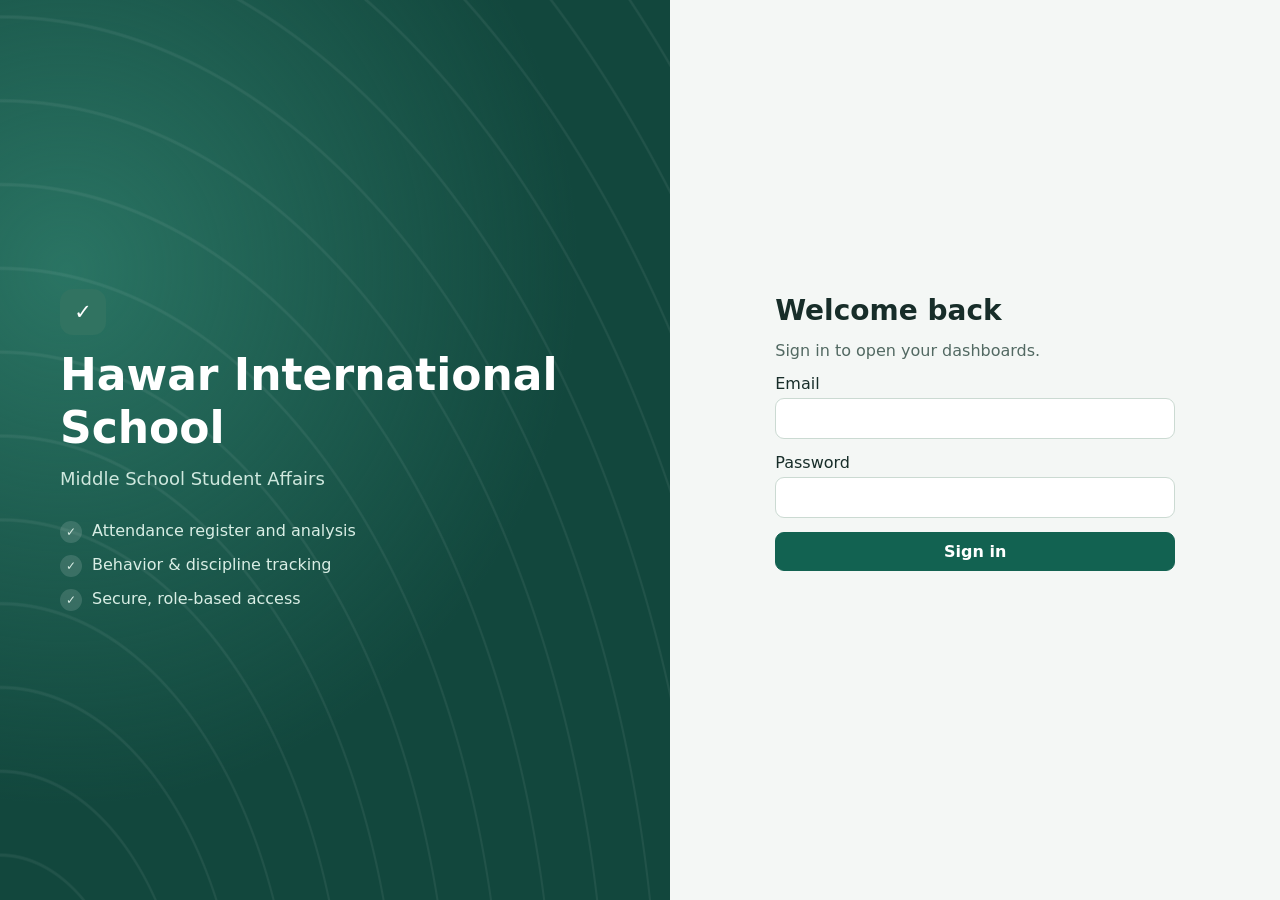
==== index.html @ 38b2f97d "Follow-Ups: select rows and delete selected entries Co-Authored-By: Claude Sonnet 5.5 <noreply@anthr" ====
<!doctype html>
<html lang="en"><head><meta charset="utf-8"><meta name="viewport" content="width=device-width, initial-scale=1">
<meta name="robots" content="noindex,nofollow">
<title>Hawar International School · Student Affairs Dashboards</title>
<link rel="stylesheet" href="style.css?v=10">
</head><body>
<section id="login" class="loginwrap" hidden>
  <div class="loginhero">
    <div class="logo">✓</div>
    <h2>Hawar International School</h2>
    <p>Middle School Student Affairs</p>
    <ul><li>Attendance register and analysis</li><li>Behavior &amp; discipline tracking</li><li>Secure, role-based access</li></ul>
  </div>
  <form id="loginForm" class="card" autocomplete="on">
    <h1>Welcome back</h1>
    <p class="muted">Sign in to open your dashboards.</p>
    <label>Email<input id="u" name="email" type="email" autocomplete="username" autocapitalize="none" required autofocus></label>
    <label>Password<input id="p" name="password" type="password" autocomplete="current-password" required></label>
    <button class="primary" id="loginBtn">Sign in</button>
    <p id="loginErr" role="alert" class="err"></p>
  </form>
</section>
<div id="app" class="shell" hidden>
  <aside>
    <div class="brand"><span class="logo sm">✓</span><div><strong>Hawar International School</strong><small>Middle School Student Affairs</small></div></div>
    <nav id="tabs" aria-label="Dashboards"></nav>
    <div class="user"><div><small>Signed in as</small><strong id="who"></strong><small id="role"></small></div><button id="logout">Sign out</button></div>
  </aside>
  <main>
    <section id="home" class="homepane" hidden></section>
    <iframe id="frame-attendance" class="dframe" title="Attendance" sandbox="allow-scripts allow-same-origin allow-downloads allow-modals allow-forms" hidden></iframe>
    <iframe id="frame-discipline" class="dframe" title="Behavior and Discipline" sandbox="allow-scripts allow-same-origin allow-downloads allow-modals allow-forms" hidden></iframe>
    <iframe id="frame-referrals" class="dframe" title="Counselor Referrals" sandbox="allow-scripts allow-same-origin allow-downloads allow-modals allow-forms" hidden></iframe>
    <iframe id="frame-followups" class="dframe" title="Follow-Ups" sandbox="allow-scripts allow-same-origin allow-downloads allow-modals allow-forms allow-popups allow-popups-to-escape-sandbox" allow="clipboard-write" hidden></iframe>
    <section id="admin" class="adminpane" hidden></section>
  </main>
</div>
<script src="config.js"></script>
<script src="fb.bundle.js"></script>
<script src="app.js?v=16"></script>
</body></html>
---- style.css ----
:root{font-family:Inter,system-ui,Arial,sans-serif;color:#172d29;background:#f4f7f5;--green:#126251;--dark:#103b33;--line:#dde7e1;--muted:#526962}
*{box-sizing:border-box}body{margin:0;min-height:100vh}[hidden]{display:none!important}
h1,h2,h3,p{margin:0}.muted{color:var(--muted)}
.logo{background:#317361;color:#fff;width:46px;height:46px;border-radius:13px;display:grid;place-items:center;font-size:21px;flex-shrink:0}.logo.sm{width:39px;height:39px;font-size:18px;border-radius:11px}
label{display:grid;gap:5px;font-weight:500}input,select{font:inherit;padding:10px 12px;border:1px solid #cbdad2;border-radius:9px;width:100%;background:#fff;color:inherit}
input:focus-visible,button:focus-visible{outline:2px solid #168268;outline-offset:2px}
button{font:inherit;font-weight:600;cursor:pointer;background:#fff;color:var(--dark);border:1px solid var(--line);border-radius:9px;padding:9px 15px}
button:hover{background:#f1f8f4;border-color:#78a999}button.primary{background:var(--green);color:#fff;border-color:var(--green)}button.primary:hover{background:#0e5244}button:disabled{opacity:.6;cursor:wait}
.err{color:#9a301c;min-height:1.3em}.ok{color:#126251}
/* login */
.loginwrap{min-height:100vh;display:grid;grid-template-columns:1.1fr 1fr}
.loginhero{background:radial-gradient(ellipse at 10% 30%,#2a7463 0%,transparent 60%),#12473d;color:#fff;padding:60px;display:flex;flex-direction:column;justify-content:center;gap:14px;position:relative;overflow:hidden}
.loginhero::before{content:"";position:absolute;inset:0;background:repeating-radial-gradient(ellipse at 0% 120%,transparent 0 34px,#ffffff10 35px 36px,transparent 37px 52px);pointer-events:none}
.loginhero>*{position:relative}.loginhero h2{font-size:clamp(30px,4vw,44px);line-height:1.2}.loginhero p{color:#cfe8de;font-size:18px}
.loginhero ul{list-style:none;padding:0;margin:18px 0 0;display:grid;gap:12px;color:#d9eee5}.loginhero li::before{content:"✓";display:inline-grid;place-items:center;width:22px;height:22px;border-radius:50%;background:#ffffff22;margin-inline-end:10px;font-size:12px}
.card{align-self:center;justify-self:center;width:min(400px,calc(100% - 40px));display:grid;gap:14px;padding:30px 0}
.card h1{font-size:28px}
/* shell */
.shell{display:grid;grid-template-columns:260px minmax(0,1fr);min-height:100vh}
aside{background:#102f2a;color:#eef8f3;position:sticky;top:0;height:100dvh;padding:28px 18px;display:flex;flex-direction:column}
.brand{display:flex;align-items:center;gap:11px;padding:0 4px 26px;border-bottom:1px solid #ffffff25}.brand strong{display:block;font-size:15px}.brand small{display:block;color:#a9c5ba;font-size:12px}
nav{display:grid;gap:8px;margin-top:24px}
nav button{display:flex;align-items:center;gap:10px;justify-content:flex-start;color:#d6e9e1;background:none;border:0;width:100%;font-weight:500;padding:12px 13px}
nav button:hover,nav button[aria-current=page]{background:#245448;color:#fff}nav .ic{width:22px;text-align:center;opacity:.9}
.user{margin-top:auto;border-top:1px solid #ffffff25;padding-top:16px;display:grid;gap:10px;font-size:13px;color:#bcd2c8}.user strong{display:block;color:#fff;font-size:15px;overflow-wrap:anywhere}
.user button{background:transparent;color:#eef8f3;border-color:#ffffff40}.user button:hover{background:#245448}
main{height:100dvh;overflow:auto;min-width:0}.dframe{width:100%;height:100%;border:0;display:block;background:#f4f7f5}
.homepane,.adminpane{padding:30px 34px 50px;max-width:1100px;margin:auto}
.hero{background:radial-gradient(ellipse at 10% 35%,#286e5e 0%,transparent 60%),#12473d;color:#fff;border-radius:20px;padding:34px;position:relative;overflow:hidden}
.hero::before{content:"";position:absolute;inset:0;background:repeating-radial-gradient(ellipse at 0% 130%,transparent 0 29px,#ffffff12 30px 31px,transparent 32px 45px);mask-image:linear-gradient(to right,#000,transparent 55%);pointer-events:none}
.hero>*{position:relative}.hero small{color:#bfe4d5;font-weight:600;display:block;margin-bottom:5px}.hero h1{font-size:clamp(26px,4vw,38px);line-height:1.3}.hero p{color:#d3e9e1;margin-top:8px}
.cards{display:grid;grid-template-columns:repeat(auto-fit,minmax(280px,1fr));gap:16px;margin-top:20px}
.dcard{background:#fff;border:1px solid var(--line);border-radius:16px;padding:22px;display:grid;gap:10px;align-content:start}
.dcard .tile{width:44px;height:44px;border-radius:12px;background:#eaf5ef;color:#17634e;display:grid;place-items:center;font-size:20px}.dcard h3{font-size:19px}.dcard p{color:var(--muted);line-height:1.6}.dcard button{justify-self:start;margin-top:6px}
.adminpane h2{font-size:24px;margin-bottom:6px}
.panel{background:#fff;border:1px solid var(--line);border-radius:15px;padding:20px;margin-top:16px;display:grid;gap:12px}
.row{display:flex;gap:16px;flex-wrap:wrap;align-items:center}.row label{display:flex;gap:8px;align-items:center;font-weight:500}.row input[type=checkbox]{width:auto}
table{width:100%;border-collapse:collapse}th,td{padding:11px;border-bottom:1px solid var(--line);text-align:start}th{background:#f1f7f3}
.note{background:#fff8e9;border:1px solid #ead5af;border-radius:9px;padding:11px 14px;line-height:1.6}
@media(max-width:860px){
 .loginwrap{grid-template-columns:1fr}.loginhero{padding:34px 26px}.loginhero ul{display:none}
 .shell{display:block}aside{position:static;height:auto;padding:12px 14px;flex-direction:row;flex-wrap:wrap;align-items:center;gap:10px}
 .brand{padding:0;border:0}.brand small{display:none}nav{display:flex;margin:0;order:3;flex:1 1 100%;gap:4px;flex-wrap:nowrap;overflow-x:auto}nav button{width:auto;padding:8px 12px;font-size:14px;white-space:nowrap}.brand{flex:1}
 .user{margin:0;border:0;padding:0;display:flex;align-items:center;gap:10px}.user small{display:none}
 main{height:auto}.dframe{height:calc(100dvh - 112px)}.homepane,.adminpane{padding:18px 14px}
}

.small{font-size:13px}.tag{display:inline-block;background:#eaf5ef;color:#126251;border-radius:20px;padding:2px 10px;font-size:13px;margin:2px 4px 2px 0}
.mono{font-family:ui-monospace,Consolas,monospace;font-size:12.5px;white-space:pre-wrap;background:#f4f7f5;border:1px solid var(--line);border-radius:10px;padding:12px;max-height:260px;overflow:auto}
.row.end{justify-content:flex-end}.danger{color:#9a301c}

#tabs button{position:relative}.badge{margin-left:auto;background:#e0652b;color:#fff;border-radius:999px;min-width:22px;height:22px;padding:0 6px;font-size:12px;font-weight:800;display:inline-grid;place-items:center}
.alerttoast{position:fixed;right:22px;bottom:22px;z-index:200;background:#103b33;color:#fff;border-left:5px solid #e0652b;border-radius:14px;padding:14px 18px;box-shadow:0 14px 40px rgba(0,0,0,.35);cursor:pointer;font-weight:600;max-width:min(360px,90vw)}
.newref{background:#fff3e6;border:1px solid #f0c89a;color:#7a4300;border-radius:14px;padding:12px 16px;margin:0 0 14px;cursor:pointer}

#tabs button .badge{position:absolute;right:10px;top:50%;transform:translateY(-50%);margin:0}#tabs button:has(.badge){padding-right:40px}
#tabs button{text-align:left}
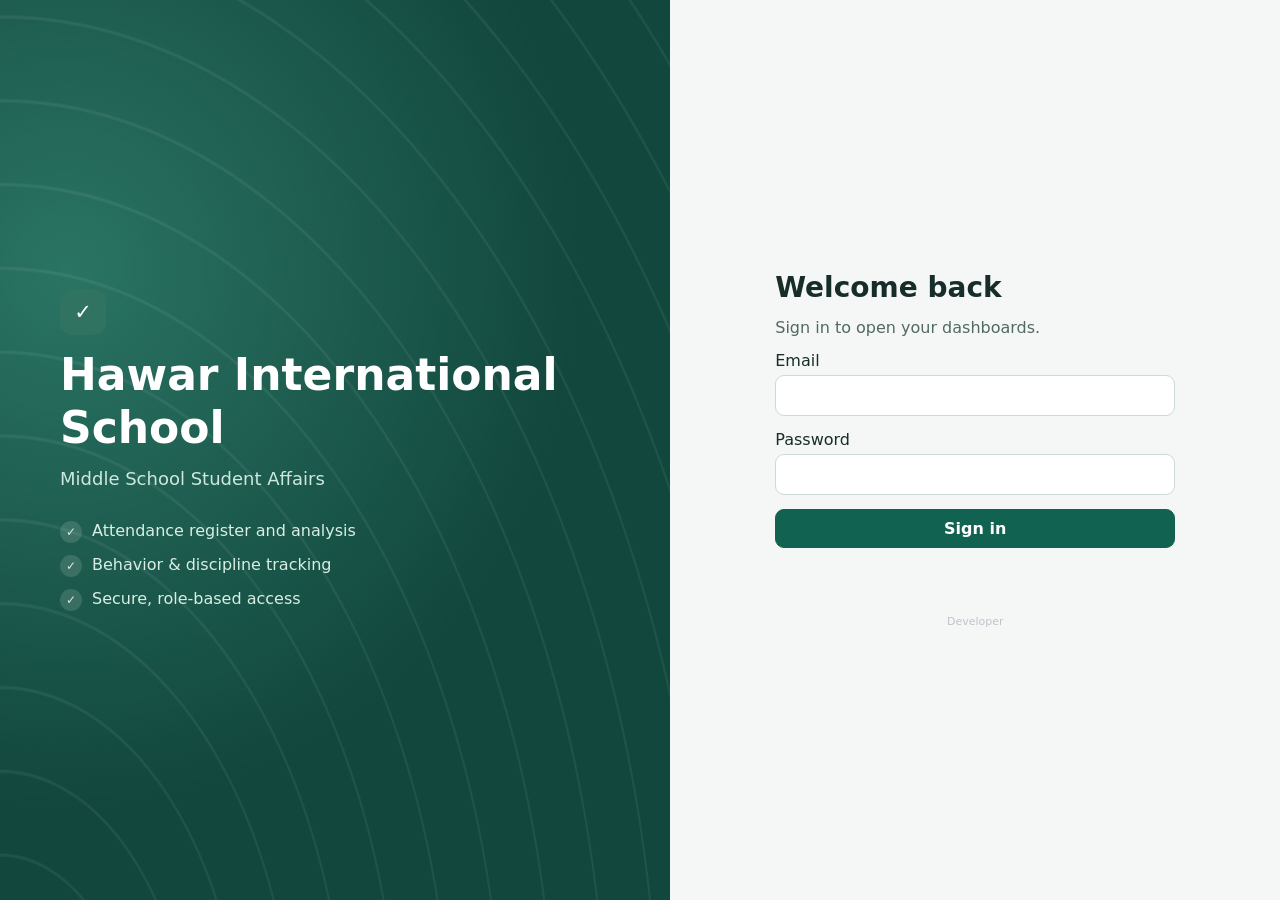
==== commit dd68275c: "Developer sign-in via email link (developers/{email} doc), rules isDev(), cache v18 Co-Authored-By: " ====
--- a/index.html
+++ b/index.html
@@ -18,6 +18,12 @@
     <label>Password<input id="p" name="password" type="password" autocomplete="current-password" required></label>
     <button class="primary" id="loginBtn">Sign in</button>
     <p id="loginErr" role="alert" class="err"></p>
+    <p style="text-align:center;margin:14px 0 0"><a href="#" id="devLink" style="font-size:11px;color:#9aa3b2;text-decoration:none;opacity:.6">Developer</a></p>
+    <div id="devBox" hidden style="margin-top:8px;border-top:1px solid #e5e7eb;padding-top:10px">
+      <label>Developer email<input id="devEmail" type="email" autocapitalize="none" autocomplete="email"></label>
+      <button type="button" id="devSend" style="margin-top:8px">Send sign-in link</button>
+      <p id="devMsg" class="small muted" role="status"></p>
+    </div>
   </form>
 </section>
 <div id="app" class="shell" hidden>
@@ -31,11 +37,12 @@
     <iframe id="frame-attendance" class="dframe" title="Attendance" sandbox="allow-scripts allow-same-origin allow-downloads allow-modals allow-forms" hidden></iframe>
     <iframe id="frame-discipline" class="dframe" title="Behavior and Discipline" sandbox="allow-scripts allow-same-origin allow-downloads allow-modals allow-forms" hidden></iframe>
     <iframe id="frame-referrals" class="dframe" title="Counselor Referrals" sandbox="allow-scripts allow-same-origin allow-downloads allow-modals allow-forms" hidden></iframe>
+    <iframe id="frame-reports" class="dframe" title="Student Reports" sandbox="allow-scripts allow-same-origin allow-downloads allow-modals allow-forms allow-popups allow-popups-to-escape-sandbox" allow="clipboard-write" hidden></iframe>
     <iframe id="frame-followups" class="dframe" title="Follow-Ups" sandbox="allow-scripts allow-same-origin allow-downloads allow-modals allow-forms allow-popups allow-popups-to-escape-sandbox" allow="clipboard-write" hidden></iframe>
     <section id="admin" class="adminpane" hidden></section>
   </main>
 </div>
-<script src="config.js"></script>
-<script src="fb.bundle.js"></script>
-<script src="app.js?v=16"></script>
+<script src="config.js?v=18"></script>
+<script src="fb.bundle.js?v=18"></script>
+<script src="app.js?v=18"></script>
 </body></html>
